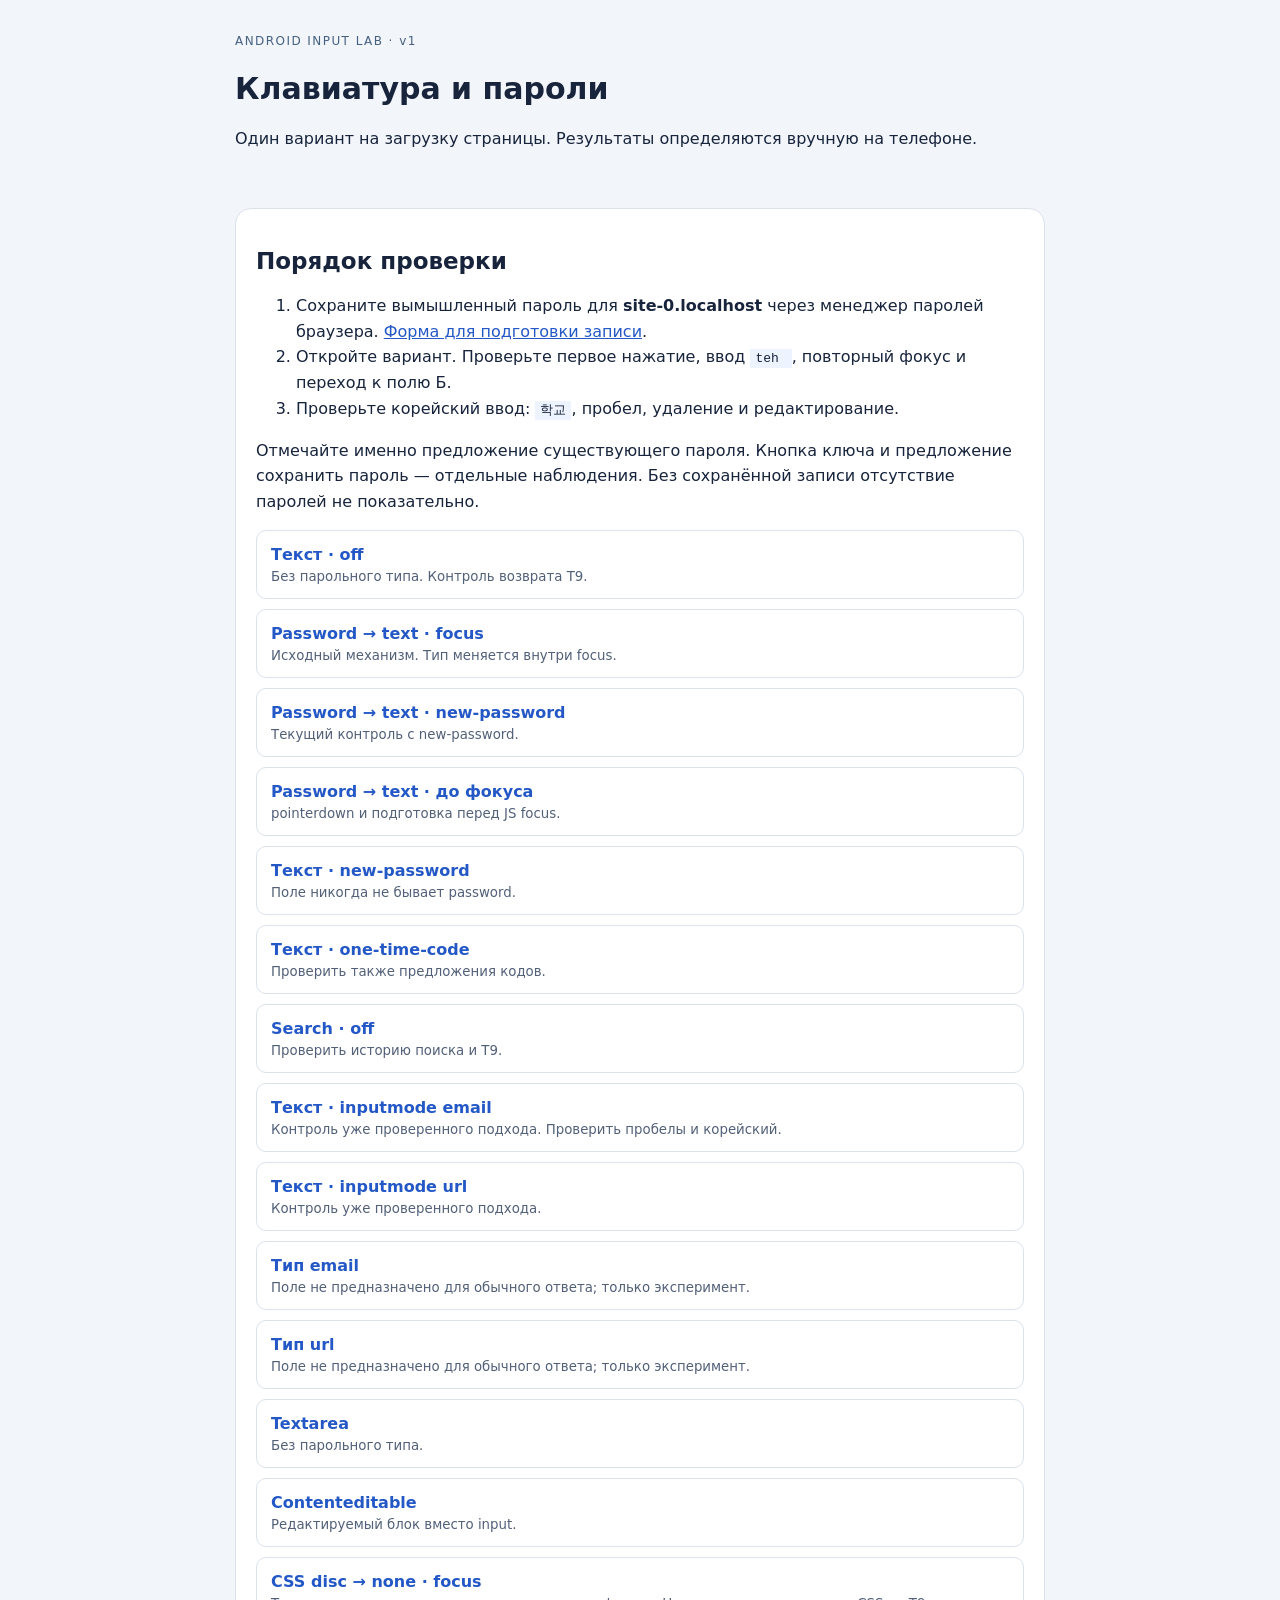
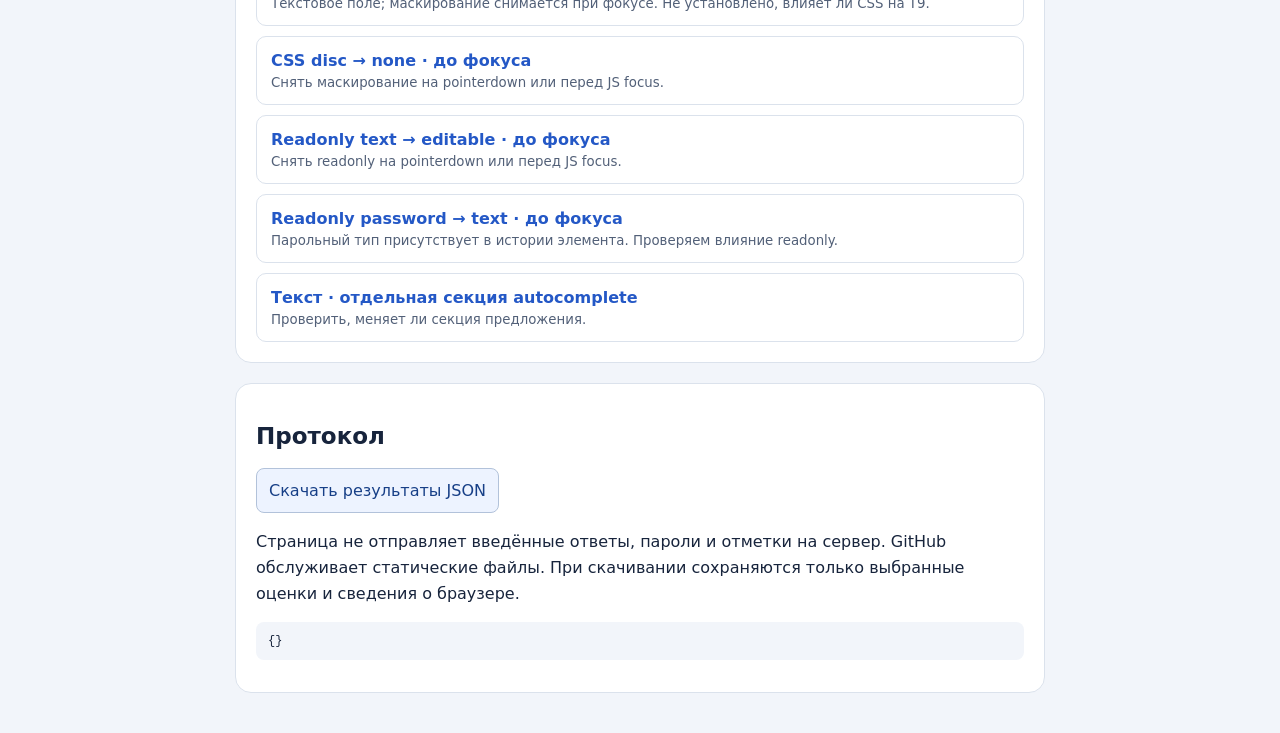
==== index.html @ 5af3f073 "Add standalone Android keyboard and password experiments" ====
<!doctype html>
<html lang="ru"><meta charset="utf-8"><meta name="viewport" content="width=device-width,initial-scale=1"><title>Клавиатура и пароли · лаборатория</title><link rel="stylesheet" href="style.css">
<header><p>ANDROID INPUT LAB · v1</p><h1>Клавиатура и пароли</h1><p>Один вариант на загрузку страницы. Результаты определяются вручную на телефоне.</p></header>
<main><section id="catalog"><h2>Порядок проверки</h2><ol><li>Сохраните вымышленный пароль для <strong id="host"></strong> через менеджер паролей браузера. <a href="setup.html">Форма для подготовки записи</a>.</li><li>Откройте вариант. Проверьте первое нажатие, ввод <code>teh </code>, повторный фокус и переход к полю Б.</li><li>Проверьте корейский ввод: <code>학교</code>, пробел, удаление и редактирование.</li></ol><p>Отмечайте именно предложение существующего пароля. Кнопка ключа и предложение сохранить пароль — отдельные наблюдения. Без сохранённой записи отсутствие паролей не показательно.</p><nav id="variants"></nav></section>
<section id="experiment" hidden><a href="./">← Все варианты</a><h2 id="caseTitle"></h2><p id="caseNote"></p><p><a id="reload">Загрузить этот вариант заново</a></p><div id="fields"></div><div class="buttons"><button id="focusA">Фокус А из JS</button><button id="focusB">Фокус Б из JS</button><button id="blur">Убрать фокус</button><button id="recreate">Пересоздать поля</button></div><h3>Фактические атрибуты</h3><pre id="attrs"></pre><details><summary>События (без введённого текста)</summary><pre id="events"></pre></details><h3>Результат этого варианта</h3><div id="results"></div><p>Отметки хранятся только в этом браузере. Ничего не определяется автоматически.</p></section>
<section><h2>Протокол</h2><button id="export">Скачать результаты JSON</button><p>Страница не отправляет введённые ответы, пароли и отметки на сервер. GitHub обслуживает статические файлы. При скачивании сохраняются только выбранные оценки и сведения о браузере.</p><pre id="summary"></pre></section></main><script src="lab.js"></script></html>
---- style.css ----
:root{font-family:system-ui,sans-serif;color:#17243c;background:#f2f5fa}*{box-sizing:border-box}body{margin:0}header,main{max-width:850px;margin:auto;padding:20px}header p:first-child{font-size:12px;letter-spacing:.12em;color:#476180}h1{font-size:30px}h2{font-size:23px}section{background:white;border:1px solid #dbe2ec;border-radius:16px;padding:20px;margin-bottom:20px}p,li{line-height:1.6}a{color:#2458c6}nav{display:grid;gap:10px}nav a{display:block;padding:14px;border:1px solid #dbe2ec;border-radius:10px;text-decoration:none}small{display:block;color:#526078;margin-top:5px}.field{margin:22px 0}label{display:block;margin-bottom:8px}input,textarea,[contenteditable]{font:20px system-ui;display:block;width:100%;min-height:52px;padding:12px;border:2px solid #9baecb;border-radius:8px;background:white;color:#17243c}input:focus,textarea:focus,[contenteditable]:focus{outline:3px solid #c8d8fb;border-color:#2458c6}button,select{font:16px system-ui;padding:12px;border:1px solid #b2c2da;background:#edf3ff;color:#173f87;border-radius:8px;cursor:pointer}.buttons{display:flex;flex-wrap:wrap;gap:10px}pre{font:12px ui-monospace,monospace;white-space:pre-wrap;overflow-wrap:anywhere;background:#f2f5fa;padding:12px;border-radius:8px;max-height:280px;overflow:auto}#results label{margin:16px 0}#results select{display:block;width:100%;margin-top:6px}code{background:#edf3ff;padding:2px 5px}[hidden]{display:none!important}
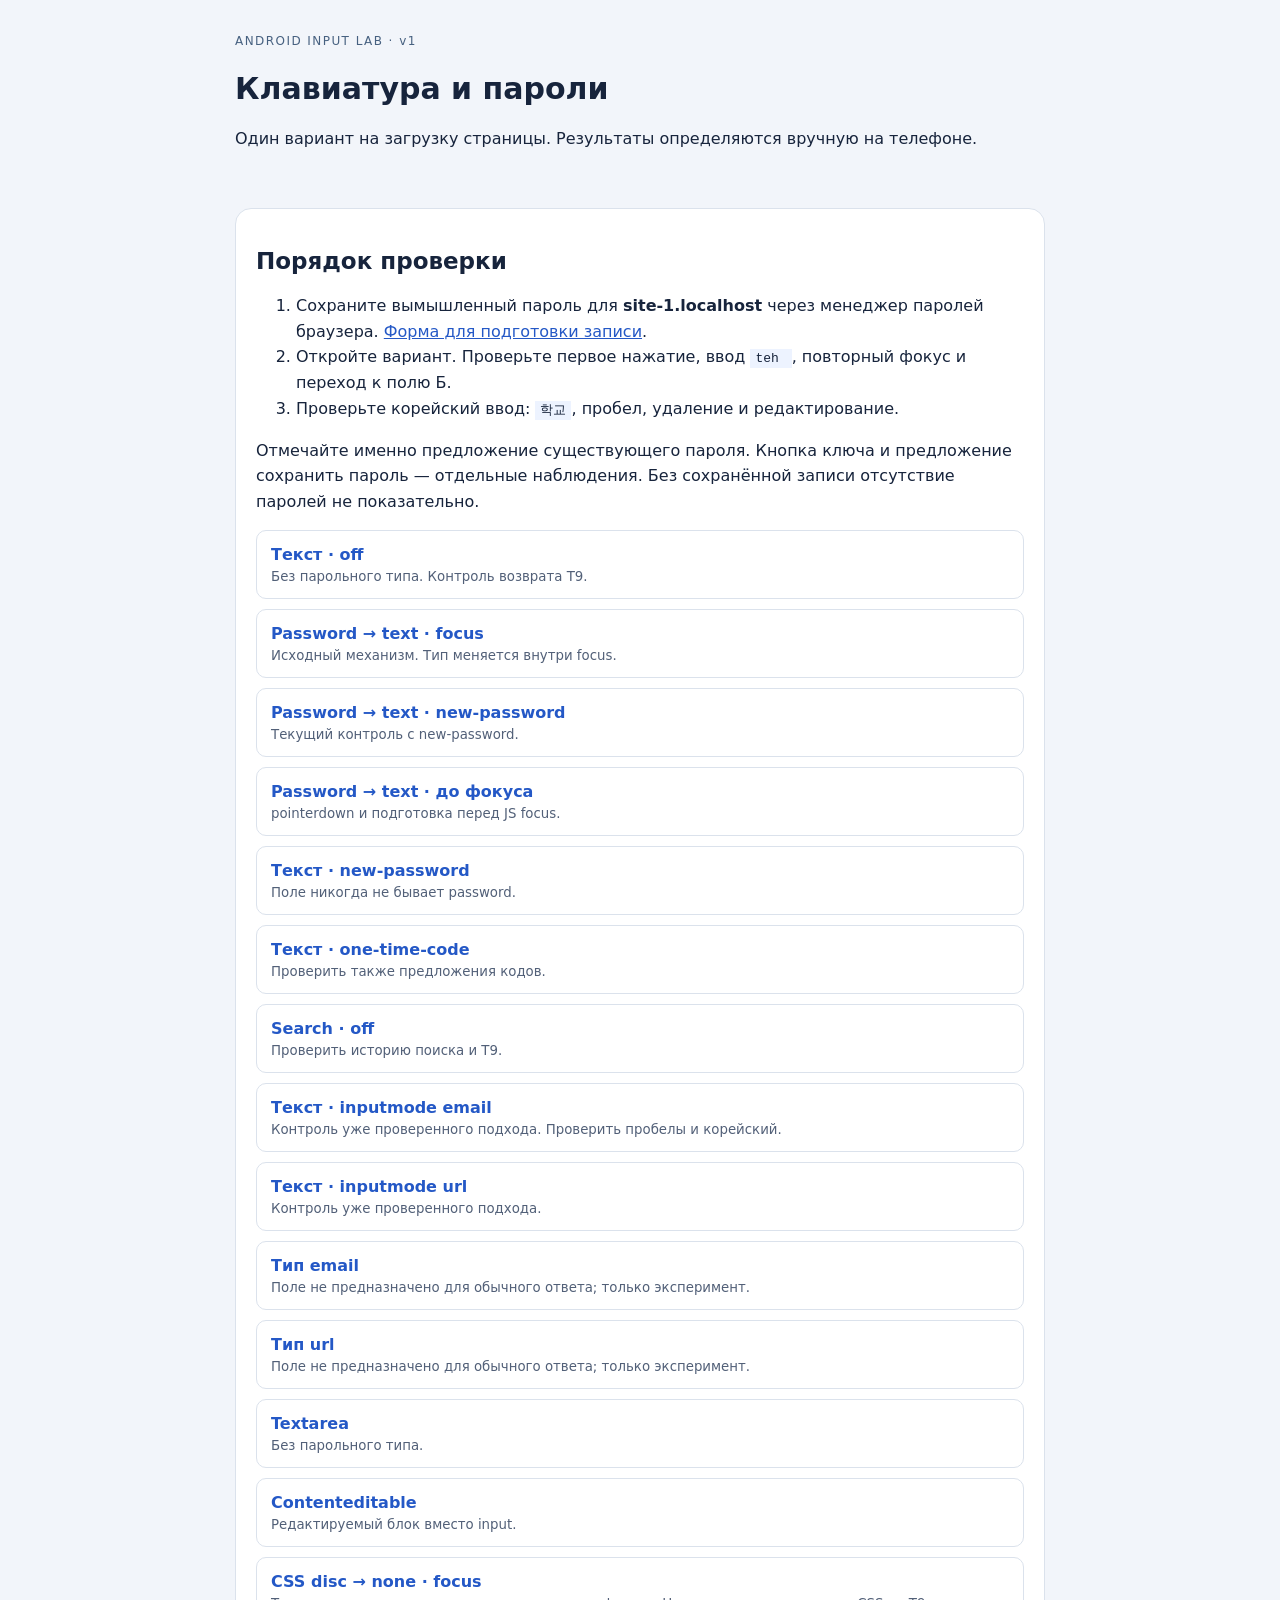
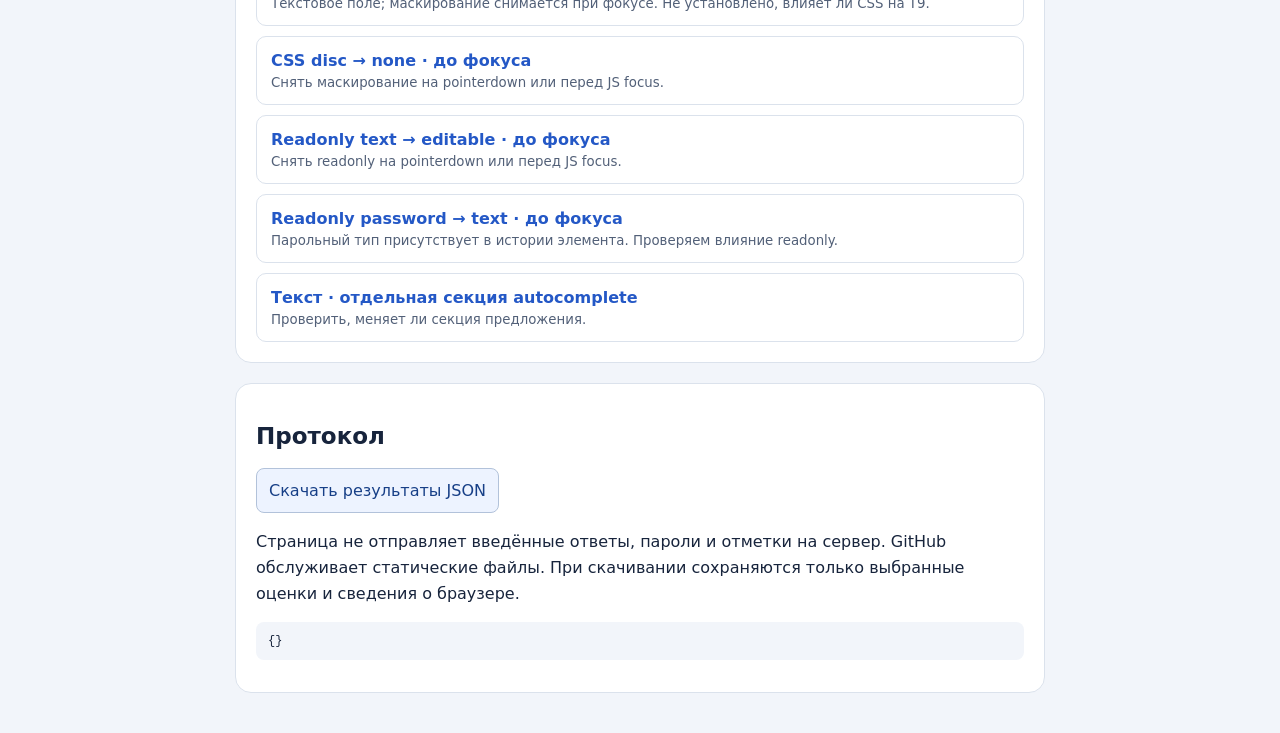
==== commit e2d40567: "Version lab assets for repeat device runs" ====
--- a/index.html
+++ b/index.html
@@ -1,6 +1,6 @@
 <!doctype html>
-<html lang="ru"><meta charset="utf-8"><meta name="viewport" content="width=device-width,initial-scale=1"><title>Клавиатура и пароли · лаборатория</title><link rel="stylesheet" href="style.css">
+<html lang="ru"><meta charset="utf-8"><meta name="viewport" content="width=device-width,initial-scale=1"><title>Клавиатура и пароли · лаборатория</title><link rel="stylesheet" href="style.css?v=2">
 <header><p>ANDROID INPUT LAB · v1</p><h1>Клавиатура и пароли</h1><p>Один вариант на загрузку страницы. Результаты определяются вручную на телефоне.</p></header>
 <main><section id="catalog"><h2>Порядок проверки</h2><ol><li>Сохраните вымышленный пароль для <strong id="host"></strong> через менеджер паролей браузера. <a href="setup.html">Форма для подготовки записи</a>.</li><li>Откройте вариант. Проверьте первое нажатие, ввод <code>teh </code>, повторный фокус и переход к полю Б.</li><li>Проверьте корейский ввод: <code>학교</code>, пробел, удаление и редактирование.</li></ol><p>Отмечайте именно предложение существующего пароля. Кнопка ключа и предложение сохранить пароль — отдельные наблюдения. Без сохранённой записи отсутствие паролей не показательно.</p><nav id="variants"></nav></section>
 <section id="experiment" hidden><a href="./">← Все варианты</a><h2 id="caseTitle"></h2><p id="caseNote"></p><p><a id="reload">Загрузить этот вариант заново</a></p><div id="fields"></div><div class="buttons"><button id="focusA">Фокус А из JS</button><button id="focusB">Фокус Б из JS</button><button id="blur">Убрать фокус</button><button id="recreate">Пересоздать поля</button></div><h3>Фактические атрибуты</h3><pre id="attrs"></pre><details><summary>События (без введённого текста)</summary><pre id="events"></pre></details><h3>Результат этого варианта</h3><div id="results"></div><p>Отметки хранятся только в этом браузере. Ничего не определяется автоматически.</p></section>
-<section><h2>Протокол</h2><button id="export">Скачать результаты JSON</button><p>Страница не отправляет введённые ответы, пароли и отметки на сервер. GitHub обслуживает статические файлы. При скачивании сохраняются только выбранные оценки и сведения о браузере.</p><pre id="summary"></pre></section></main><script src="lab.js"></script></html>
+<section><h2>Протокол</h2><button id="export">Скачать результаты JSON</button><p>Страница не отправляет введённые ответы, пароли и отметки на сервер. GitHub обслуживает статические файлы. При скачивании сохраняются только выбранные оценки и сведения о браузере.</p><pre id="summary"></pre></section></main><script src="lab.js?v=2"></script></html>
--- a/style.css
+++ b/style.css
@@ -1 +1,3 @@
 :root{font-family:system-ui,sans-serif;color:#17243c;background:#f2f5fa}*{box-sizing:border-box}body{margin:0}header,main{max-width:850px;margin:auto;padding:20px}header p:first-child{font-size:12px;letter-spacing:.12em;color:#476180}h1{font-size:30px}h2{font-size:23px}section{background:white;border:1px solid #dbe2ec;border-radius:16px;padding:20px;margin-bottom:20px}p,li{line-height:1.6}a{color:#2458c6}nav{display:grid;gap:10px}nav a{display:block;padding:14px;border:1px solid #dbe2ec;border-radius:10px;text-decoration:none}small{display:block;color:#526078;margin-top:5px}.field{margin:22px 0}label{display:block;margin-bottom:8px}input,textarea,[contenteditable]{font:20px system-ui;display:block;width:100%;min-height:52px;padding:12px;border:2px solid #9baecb;border-radius:8px;background:white;color:#17243c}input:focus,textarea:focus,[contenteditable]:focus{outline:3px solid #c8d8fb;border-color:#2458c6}button,select{font:16px system-ui;padding:12px;border:1px solid #b2c2da;background:#edf3ff;color:#173f87;border-radius:8px;cursor:pointer}.buttons{display:flex;flex-wrap:wrap;gap:10px}pre{font:12px ui-monospace,monospace;white-space:pre-wrap;overflow-wrap:anywhere;background:#f2f5fa;padding:12px;border-radius:8px;max-height:280px;overflow:auto}#results label{margin:16px 0}#results select{display:block;width:100%;margin-top:6px}code{background:#edf3ff;padding:2px 5px}[hidden]{display:none!important}
+
+.testing header{display:none}.testing main{padding-top:72px}.testing #experiment{padding:16px}.testing #caseTitle{font-size:20px}.testing #caseNote{font-size:14px;line-height:1.4}.testing #caseNav{position:fixed;top:0;left:0;right:0;z-index:5;display:flex;justify-content:space-between;gap:12px;padding:8px 16px;background:#17243c}.testing #caseNav a{color:white;border:1px solid #7184a0;padding:10px 16px;background:#243d61}
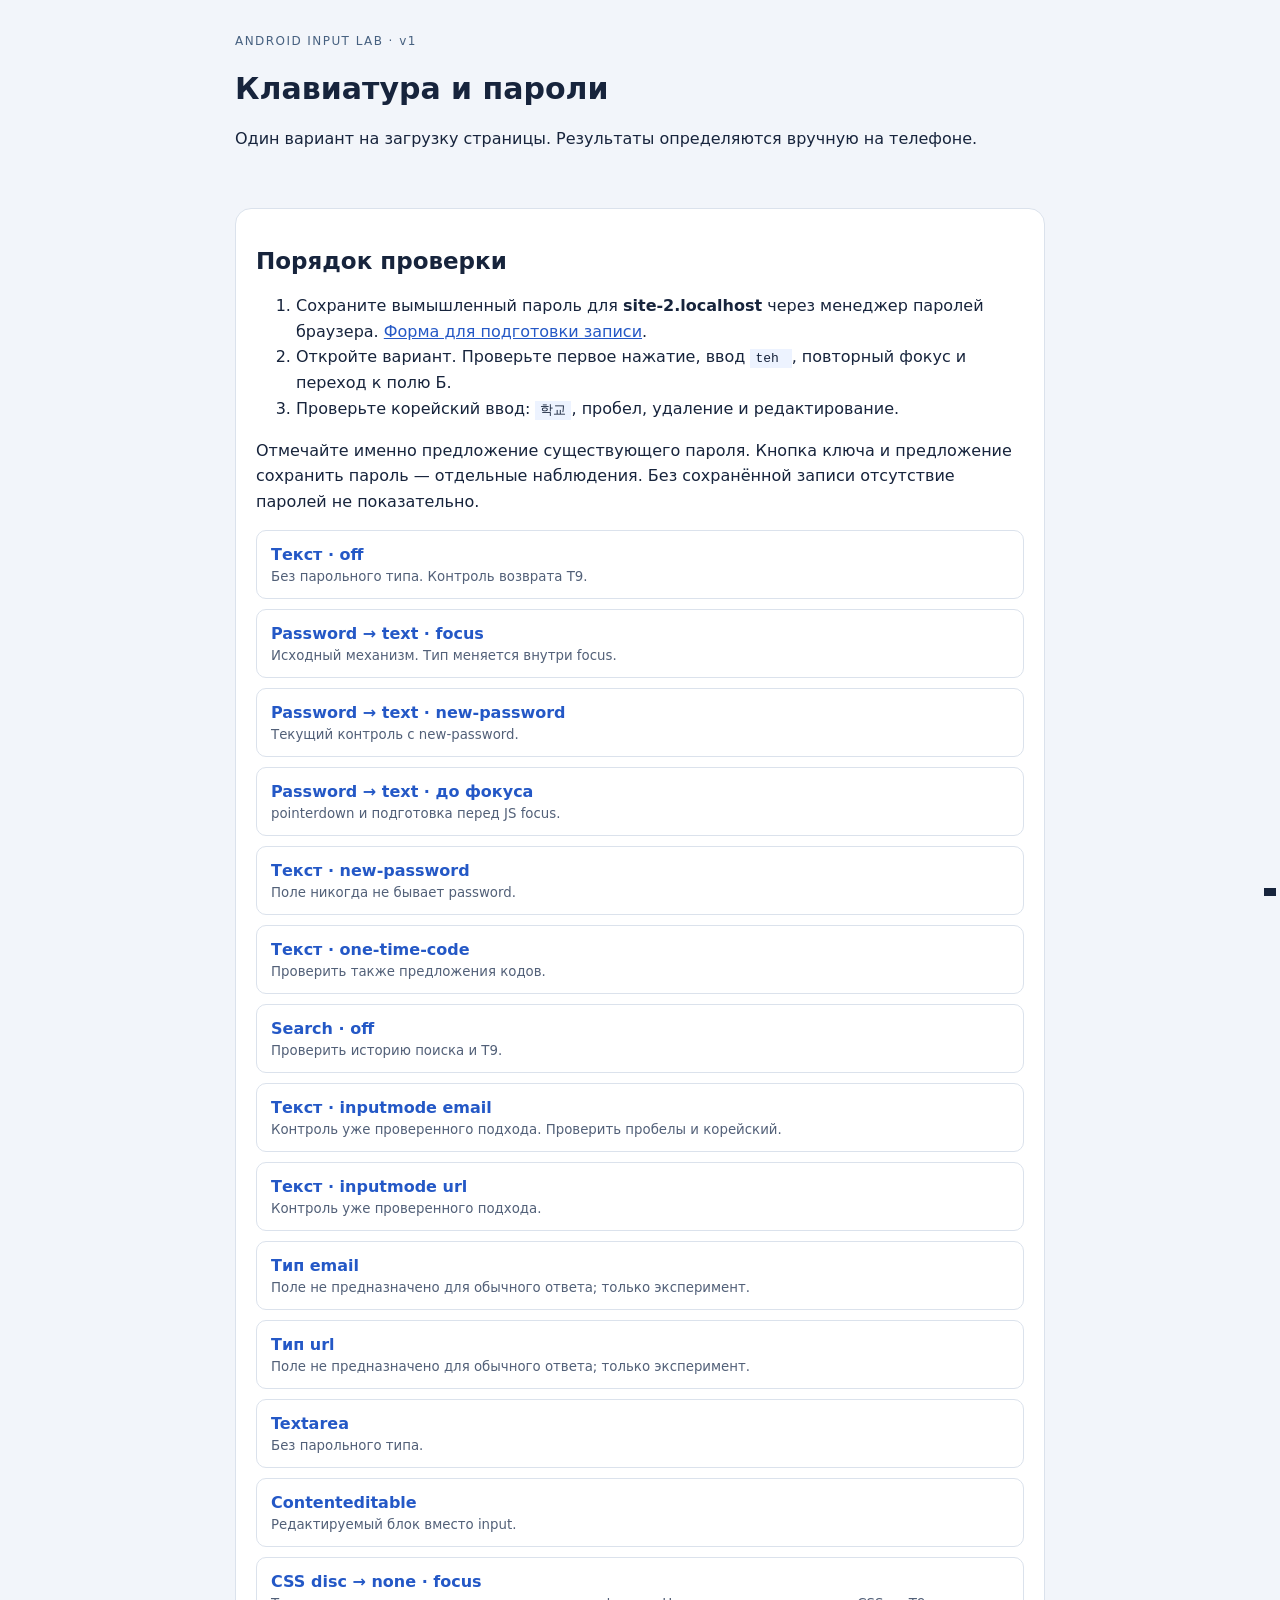
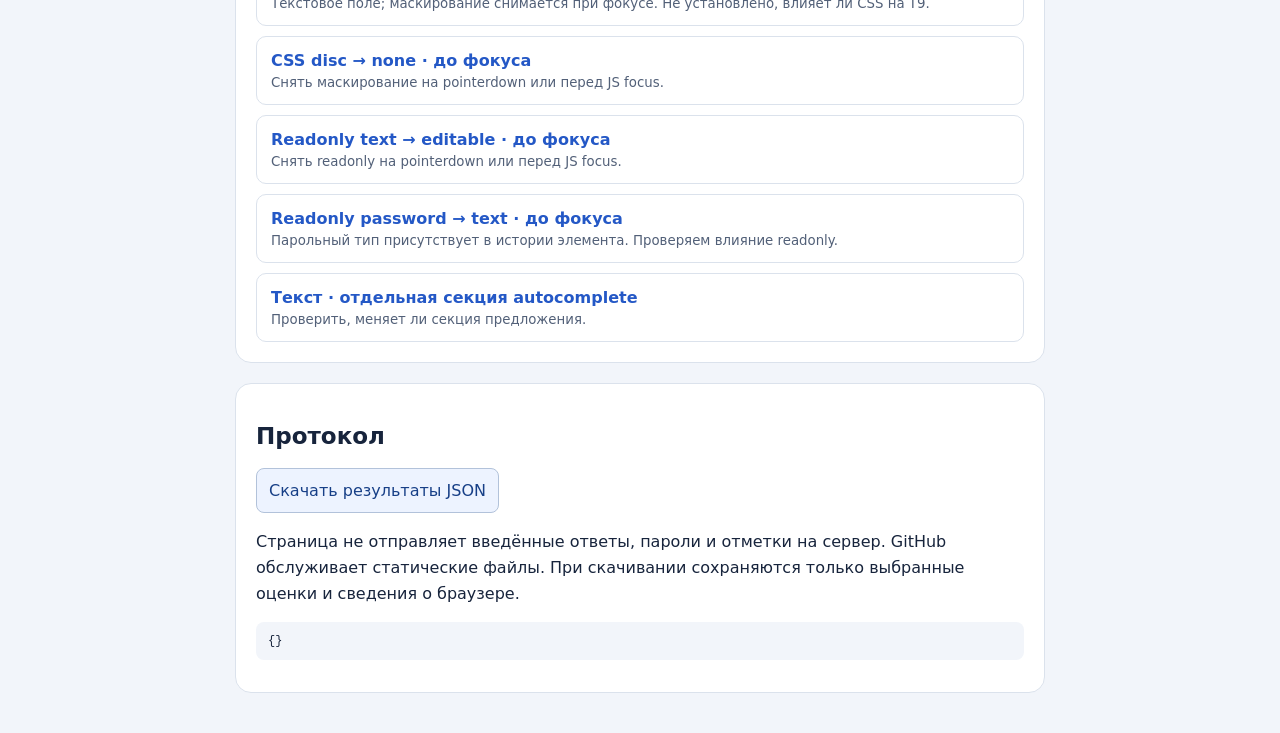
==== commit 014f1a07: "Show pointer coordinates to diagnose remote farm input" ====
--- a/index.html
+++ b/index.html
@@ -3,4 +3,4 @@
 <header><p>ANDROID INPUT LAB · v1</p><h1>Клавиатура и пароли</h1><p>Один вариант на загрузку страницы. Результаты определяются вручную на телефоне.</p></header>
 <main><section id="catalog"><h2>Порядок проверки</h2><ol><li>Сохраните вымышленный пароль для <strong id="host"></strong> через менеджер паролей браузера. <a href="setup.html">Форма для подготовки записи</a>.</li><li>Откройте вариант. Проверьте первое нажатие, ввод <code>teh </code>, повторный фокус и переход к полю Б.</li><li>Проверьте корейский ввод: <code>학교</code>, пробел, удаление и редактирование.</li></ol><p>Отмечайте именно предложение существующего пароля. Кнопка ключа и предложение сохранить пароль — отдельные наблюдения. Без сохранённой записи отсутствие паролей не показательно.</p><nav id="variants"></nav></section>
 <section id="experiment" hidden><a href="./">← Все варианты</a><h2 id="caseTitle"></h2><p id="caseNote"></p><p><a id="reload">Загрузить этот вариант заново</a></p><div id="fields"></div><div class="buttons"><button id="focusA">Фокус А из JS</button><button id="focusB">Фокус Б из JS</button><button id="blur">Убрать фокус</button><button id="recreate">Пересоздать поля</button></div><h3>Фактические атрибуты</h3><pre id="attrs"></pre><details><summary>События (без введённого текста)</summary><pre id="events"></pre></details><h3>Результат этого варианта</h3><div id="results"></div><p>Отметки хранятся только в этом браузере. Ничего не определяется автоматически.</p></section>
-<section><h2>Протокол</h2><button id="export">Скачать результаты JSON</button><p>Страница не отправляет введённые ответы, пароли и отметки на сервер. GitHub обслуживает статические файлы. При скачивании сохраняются только выбранные оценки и сведения о браузере.</p><pre id="summary"></pre></section></main><script src="lab.js?v=2"></script></html>
+<section><h2>Протокол</h2><button id="export">Скачать результаты JSON</button><p>Страница не отправляет введённые ответы, пароли и отметки на сервер. GitHub обслуживает статические файлы. При скачивании сохраняются только выбранные оценки и сведения о браузере.</p><pre id="summary"></pre></section></main><script src="lab.js?v=2"></script><script src="touch-debug.js?v=1"></script></html>
